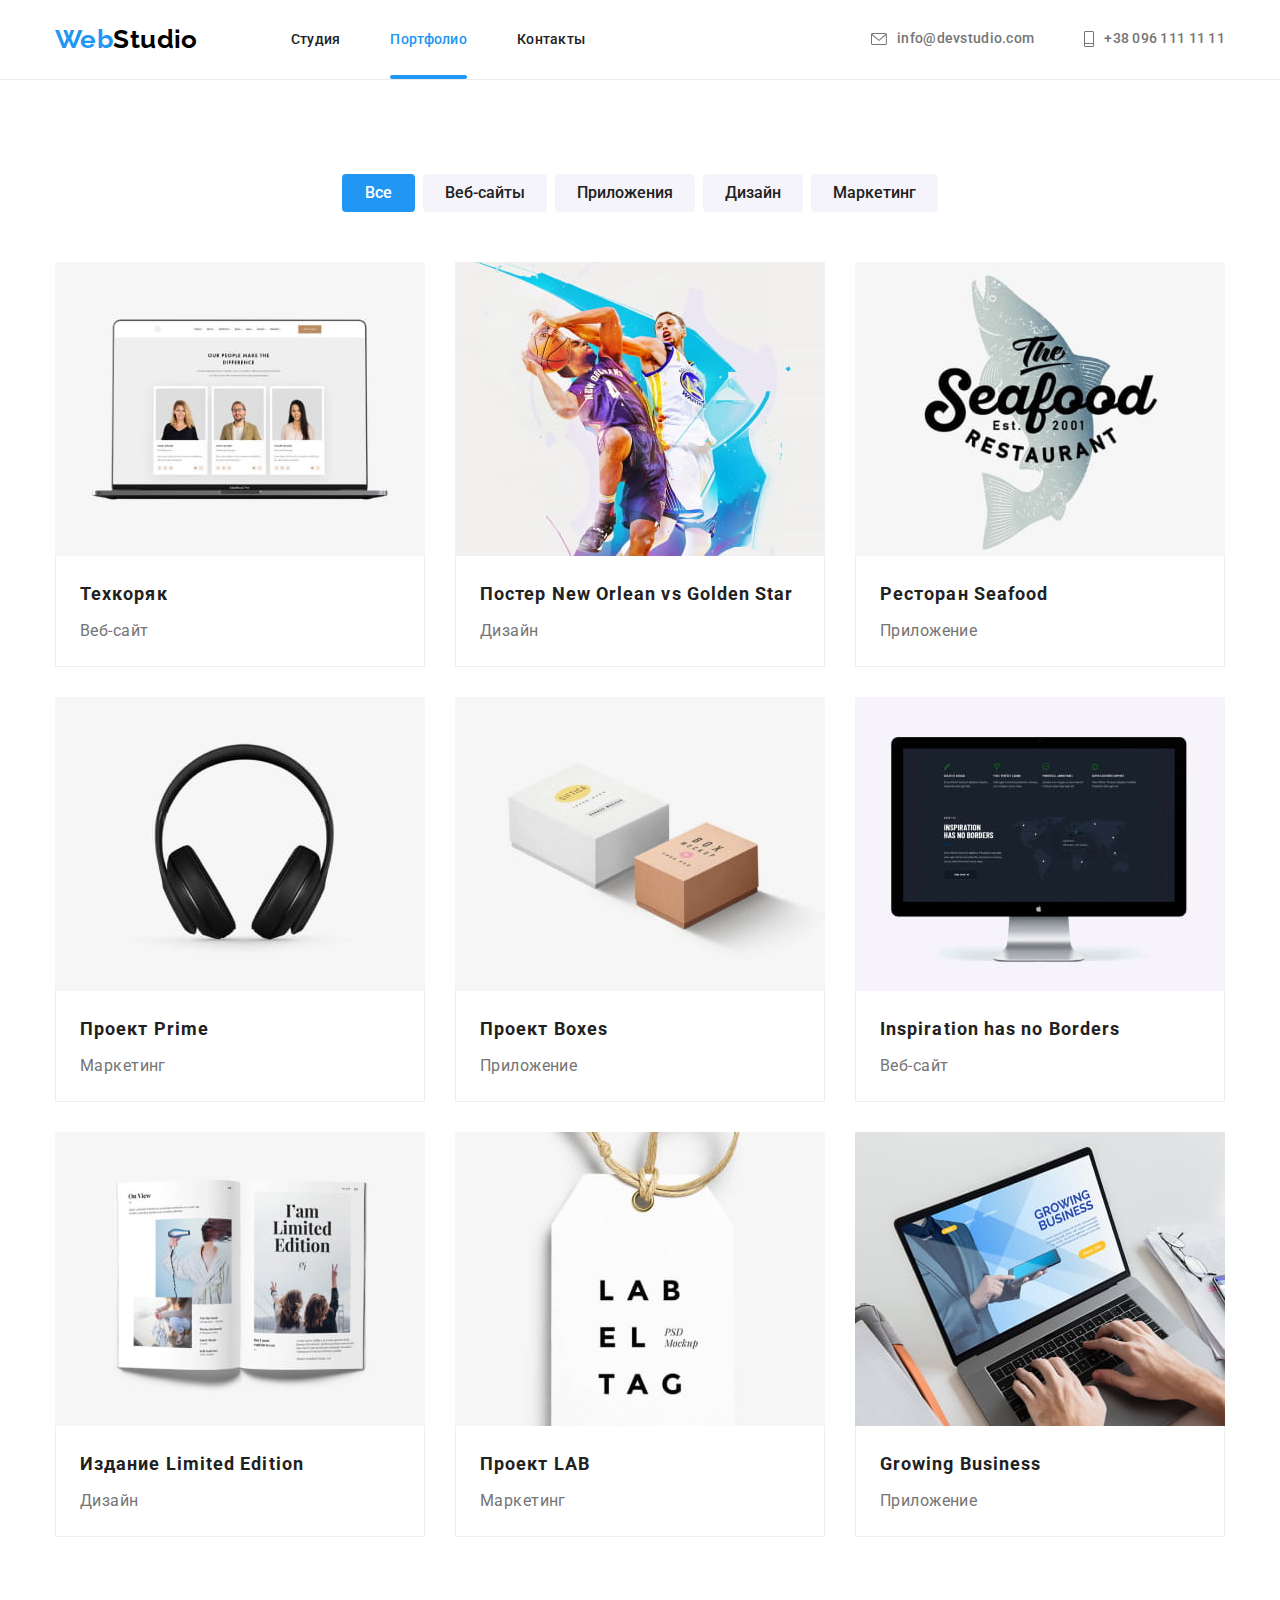
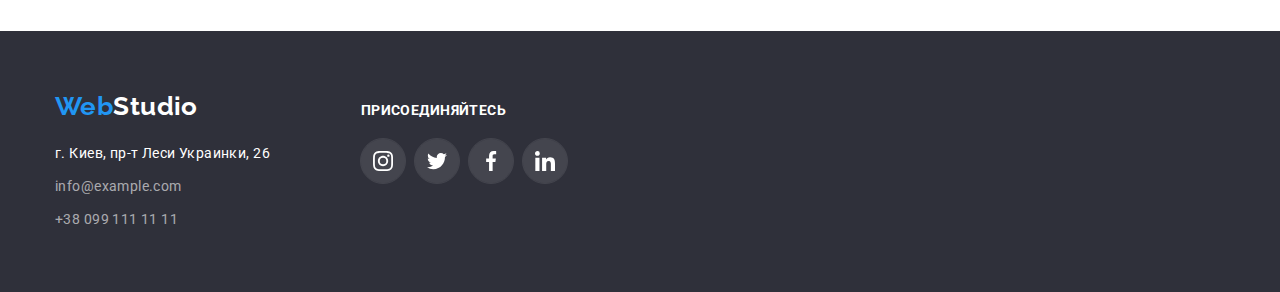
==== portfolio.html @ 532e0fac "Initial commit" ====
<!DOCTYPE html>
<html lang="ru">
  <head>
    <meta charset="UTF-8" />
    <meta http-equiv="X-UA-Compatible" content="IE=edge" />
    <meta name="viewport" content="width=device-width, initial-scale=1.0" />
    <title>Portfolio</title>
    <link rel="preconnect" href="https://fonts.googleapis.com" />
    <link rel="preconnect" href="https://fonts.gstatic.com" crossorigin />
    <link
      href="https://fonts.googleapis.com/css2?family=Raleway:wght@700&family=Roboto:wght@400;500;700;900&display=swap"
      rel="stylesheet"
    />
    <!-- normalize start -->
    <link
      rel="stylesheet"
      href="https://cdnjs.cloudflare.com/ajax/libs/modern-normalize/1.1.0/modern-normalize.min.css"
    />
    <!-- normalize end -->
    <link rel="stylesheet" href="./css/styles.css" />
  </head>
  <body>
    <!-- header section -->
    <header class="header">
      <div class="container header-container">
        <a href="" lang="en" class="link-logo">Web<span class="logo-color">Studio</span></a>
        <nav class="header-nav">
          <ul class="list header-list">
            <li class="item header-item">
              <a href="./index.html" class="nav-link"> Студия</a>
            </li>
            <li class="item header-item">
              <a href="./portfolio.html" class="nav-link active"> Портфолио</a>
            </li>
            <li class="item header-item">
              <a href="" class="nav-link"> Контакты</a>
            </li>
          </ul>
        </nav>
        <ul class="list header-list">
          <li class="item header-mail">
            <a href="mailto:info@devstudio.com" class="link-mail">
              <svg class="contact-icon" width="16px" height="12px">
                <use href="./images/icon.svg#mail"></use>
              </svg>
              info@devstudio.com
            </a>
          </li>
          <li class="item header-tel">
            <a href="tel:+380961111111" class="link-tel">
              <svg class="contact-icon" width="10px" height="16px">
                <use href="./images/icon.svg#phone"></use>
              </svg>
              +38 096 111 11 11</a
            >
          </li>
        </ul>
      </div>
    </header>
    <!-- main section -->
    <main>
      <section class="section portfolio-main">
        <div class="container">
          <ul class="list portfolio-list">
            <li class="item portfolio-item">
              <button class="btn-portfolio active-btn" type="button">Все</button>
            </li>
            <li class="item portfolio-item">
              <button class="btn-portfolio" type="button">Веб-сайты</button>
            </li>
            <li class="item portfolio-item">
              <button class="btn-portfolio" type="button">Приложения</button>
            </li>
            <li class="item portfolio-item">
              <button class="btn-portfolio" type="button">Дизайн</button>
            </li>
            <li class="item portfolio-item">
              <button class="btn-portfolio" type="button">Маркетинг</button>
            </li>
          </ul>
          <ul class="list exampel-list">
            <li class="item exampel-item">
              <div class="first-overlay">
                <img src="./imagespotfolio/tehnokryak.jpg" alt="технокряк" width="370" height="294" />
                <div class="overlay-portfolio">
                  <p class="overlay-text">Ресурс пропонує комплексні пропозиції з різним рівнем функціоналу та сервісів. Все це дозволить відвідувачу отримати вичерпні відомості про компанію чи приватну особу.</p>
                </div>
              </div>
              <div class="text-portfolio-container">
                <h2 class="title-portfolio">Техкоряк</h2>
                <p class="text-portfolio">Веб-сайт</p>
              </div>
            </li>
            <li class="item exampel-item">
              <div class="first-overlay">
                <img
                src="./imagespotfolio/posterneworlean.jpg"
                alt="постер баскетбольного клуба нью орлеан"
                width="370"
                height="294"
              /> 
              <div class="overlay-portfolio">
                <p class="overlay-text">Ресурс пропонує комплексні пропозиції з різним рівнем функціоналу та сервісів. Все це дозволить відвідувачу отримати вичерпні відомості про компанію чи приватну особу.</p>
              </div>               
              </div>
              <div class="text-portfolio-container">
                <h2 class="title-portfolio">Постер New Orlean vs Golden Star</h2>
                <p class="text-portfolio">Дизайн</p>
              </div>
            </li>
            <li class="item exampel-item">
              <div class="first-overlay">
                <img
                src="./imagespotfolio/restoran.jpg"
                alt="логотип ресторана"
                width="370"
                height="294"
              />
              <div class="overlay-portfolio">
                <p class="overlay-text">Ресурс пропонує комплексні пропозиції з різним рівнем функціоналу та сервісів. Все це дозволить відвідувачу отримати вичерпні відомості про компанію чи приватну особу.</p>
              </div>    
              </div>
              <div class="text-portfolio-container">
                <h2 class="title-portfolio">Ресторан Seafood</h2>
                <p class="text-portfolio">Приложение</p>
              </div>
            </li>
            <li class="item exampel-item">
              <div class="first-overlay">
              <img
                src="./imagespotfolio/projectprime.jpg"
                alt="картинка наушников"
                width="370"
                height="294"
              />
              <div class="overlay-portfolio">
                <p class="overlay-text">Ресурс пропонує комплексні пропозиції з різним рівнем функціоналу та сервісів. Все це дозволить відвідувачу отримати вичерпні відомості про компанію чи приватну особу.</p>
              </div>               
              </div>
              <div class="text-portfolio-container">
                <h2 class="title-portfolio">Проект Prime</h2>
                <p class="text-portfolio">Маркетинг</p>
              </div>
            </li>
            <li class="item exampel-item">
              <div class="first-overlay">
                <img
                src="./imagespotfolio/projectboxes.jpg"
                alt="Проект Boxes"
                width="370"
                height="294"
              />
                <div class="overlay-portfolio">
                  <p class="overlay-text">Ресурс пропонує комплексні пропозиції з різним рівнем функціоналу та сервісів. Все це дозволить відвідувачу отримати вичерпні відомості про компанію чи приватну особу.</p>
                </div>               
                </div>              
              <div class="text-portfolio-container">
                <h2 class="title-portfolio">Проект Boxes</h2>
                <p class="text-portfolio">Приложение</p>
              </div>
            </li>
            <li class="item exampel-item">
              <div class="first-overlay">
                <img
                src="./imagespotfolio/Inspirationborders.jpg"
                alt="монитор"
                width="370"
                height="294"
              />
                <div class="overlay-portfolio">
                  <p class="overlay-text">Ресурс пропонує комплексні пропозиції з різним рівнем функціоналу та сервісів. Все це дозволить відвідувачу отримати вичерпні відомості про компанію чи приватну особу.</p>
                </div>               
                </div>  
              <div class="text-portfolio-container">
                <h2 class="title-portfolio">Inspiration has no Borders</h2>
                <p class="text-portfolio">Веб-сайт</p>
              </div>
            </li>
            <li class="item exampel-item">
              <div class="first-overlay">
                <img src="./imagespotfolio/edition.jpg" alt="книга" width="370" height="294" />
                <div class="overlay-portfolio">
                  <p class="overlay-text">Ресурс пропонує комплексні пропозиції з різним рівнем функціоналу та сервісів. Все це дозволить відвідувачу отримати вичерпні відомості про компанію чи приватну особу.</p>
                </div>               
                </div>  
              <div class="text-portfolio-container">
                <h2 class="title-portfolio">Издание Limited Edition</h2>
                <p class="text-portfolio">Дизайн</p>
              </div>
            </li>
            <li class="item exampel-item">
              <div class="first-overlay">
                <img src="./imagespotfolio/projectlab.jpg" alt="лейбл" width="370" height="294" />
                <div class="overlay-portfolio">
                  <p class="overlay-text">Ресурс пропонує комплексні пропозиції з різним рівнем функціоналу та сервісів. Все це дозволить відвідувачу отримати вичерпні відомості про компанію чи приватну особу.</p>
                </div>               
                </div>  
              <div class="text-portfolio-container">
                <h2 class="title-portfolio">Проект LAB</h2>
                <p class="text-portfolio">Маркетинг</p>
              </div>
            </li>
            <li class="item exampel-item">
              <div class="first-overlay">
                <img
                src="./imagespotfolio/growingbusiness.jpg"
                alt="картинка ноутбука"
                width="370"
                height="294"
              />
                <div class="overlay-portfolio">
                  <p class="overlay-text">Ресурс пропонує комплексні пропозиції з різним рівнем функціоналу та сервісів. Все це дозволить відвідувачу отримати вичерпні відомості про компанію чи приватну особу.</p>
                </div>               
                </div> 
              <div class="text-portfolio-container">
                <h2 class="title-portfolio">Growing Business</h2>
                <p class="text-portfolio">Приложение</p>
              </div>
            </li>
          </ul>
        </div>
      </section>
    </main>
    <!-- footer section -->
    <footer class="footer">
      <div class="footer-container container">
        <div class="secondary-footer">
          <a href="" lang="en" class="link-logo footer-logo"
            >Web<span class="footer-logo-color">Studio</span></a
          >
          <address class="address">
            <ul class="list footer-list">
              <li class="item">
                <a
                  href="https://goo.gl/maps/DUq1zRmR1AkiBLRbA"
                  target="_blank"
                  rel="noopener noreferrer"
                  class="footer-address"
                >
                  г. Киев, пр-т Леси Украинки, 26
                </a>
              </li>
              <li class="item footer-item">
                <a href="mailto:info@example.com" class="footer-mail">info@example.com </a>
              </li>
              <li class="item footer-item">
                <a href="tel:+380991111111" class="footer-tel">+38 099 111 11 11</a>
              </li>
            </ul>
          </address>
        </div>
        <div class="join-us">
          <h2 class="footer-title">Присоединяйтесь</h2>
          <ul class="socials-footer list">
            <li class="socials-item">
              <a
                class="socials-link-footer link"
                href=""
                target="_blank"
                rel="noopener noreferrer"
                aria-label="instagram"
              >
                <svg class="footer-icon" width="20px" height="20px">
                  <use href="./images/icon.svg#instagram"></use>
                </svg>
              </a>
            </li>
            <li class="socials-item">
              <a
                class="socials-link-footer link"
                href=""
                target="_blank"
                rel="noopener noreferrer"
                aria-label="instagram"
              >
                <svg class="footer-icon" width="20px" height="20px">
                  <use href="./images/icon.svg#twitter"></use>
                </svg>
              </a>
            </li>
            <li class="socials-item">
              <a
                class="socials-link-footer link"
                href=""
                target="_blank"
                rel="noopener noreferrer"
                aria-label="instagram"
              >
                <svg class="footer-icon" width="20px" height="20px">
                  <use href="./images/icon.svg#facebook"></use>
                </svg>
              </a>
            </li>
            <li class="socials-item">
              <a
                class="socials-link-footer link"
                href=""
                target="_blank"
                rel="noopener noreferrer"
                aria-label="instagram"
              >
                <svg class="footer-icon" width="20px" height="20px">
                  <use href="./images/icon.svg#linkedin"></use>
                </svg>
              </a>
            </li>
          </ul>
        </div>
      </div>
    </footer>
  </body>
</html>
---- css/styles.css ----
html {
    box-sizing: border-box;
}
*,
::before,
::after {
    box-sizing: inherit;
}

/* Загальні стилі */
:root {
--main-font: 'Roboto', sans-serif;
--main-text-color:  #212121;
--secondary-text-color: #757575;
--acent-color: #2196F3;
--hero-and-footer-background-color: #2F303A;
}

body {
    font-family: var(--main-font);
    letter-spacing: 0.03em;
    font-size: 14px;
}
.container {
    width: 1200px;
    margin-left: auto;
    margin-right: auto;
    padding-left: 15px;
    padding-right: 15px;

    /* рамку виділення взяв у коментар, головне самому про це не забути */
/* outline: 1px solid tomato;
    outline-offset: 2px; */
}
h1,
h2,
h3,
h4,
h5,
h6,
p {
    margin: 0;
}
img {
    display: block;
}
.list {
    list-style: none;
    text-decoration: none;
    margin: 0;
    padding: 0;
}
.section {
    padding: 94px 0;
}
/*Секція Хедера*/

.header-container {
    display: flex;
    align-items: center;
}
.header {
    padding-top: 24px;
    padding-bottom: 24px;
    border-bottom: 1px solid #ECECEC;
}
.header-list {
    display: flex;
    align-items: center;
    justify-content: center;
}
.header-item {
    margin-right: 50px;
}
.header-item:last-child {
    margin-right: 0;
}
.header-nav {
    margin-right: auto;
}

.header-mail {
    margin-right: 50px;
}
.link-logo {
    margin-right: 93px;
}

.link-logo {
    font-family: 'Raleway', sans-serif;
    font-weight: 700;
    font-size: 26px;
    line-height: 1.19;
    text-decoration: none;
    color: var(--acent-color);
}
.logo-color {
    font-family: 'Raleway', sans-serif;
    font-weight: 700;
    font-size: 26px;
    line-height: 1.19;
    color: #000000;
}
.nav-link, 
.link-mail,
.link-tel {
    color: var(--main-text-color);
    font-weight: 500;
    line-height: 1.14;
    letter-spacing: 0.02em;
    text-decoration: none;
}
.nav-link {
    padding-top: 32px;
    padding-bottom: 32px;

    transition: color 250ms cubic-bezier(0.4, 0, 0.2, 1);
}
.nav-link.active {
    color: var(--acent-color);
    position: relative;
}
.nav-link.active::after {
    content: '';
    position: absolute;
    bottom: 0;
    left: 0;

    display: block;
    width: 100%;
    height: 4px;
    background-color: var(--acent-color);
    border-radius: 2px;
}
.link-tel,.link-mail {
    display: flex;
    align-items: center;
    gap: 10px;
    color: var(--secondary-text-color);

    transition: color 250ms cubic-bezier(0.4, 0, 0.2, 1);
}
.link-mail:hover .contact-icon {
    fill: var(--acent-color);
}
.link-tel:hover .contact-icon {
    fill: var(--acent-color);
}

.nav-link:hover,
.nav-link:focus,
.link-mail:hover,
.link-mail:focus,
.link-tel:hover,
.link-tel:focus {
    color: var(--acent-color);
}
.nav-link:active {
    color: red;
}

/* Головна секція */
.main-section {
background-color: var(--hero-and-footer-background-color); 
text-align: center;
padding-top: 200px;
padding-bottom: 200px;
max-width: 1600px;
max-height: 600px;
margin-right: auto;
margin-left: auto;

background-image: linear-gradient(
    to right,
rgba(47, 48, 58, 0.4),
rgba(47, 48, 58, 0.4)), 
url(../images/mainfon.jpg);

background-repeat: no-repeat;
background-position: center;
background-size: cover;

}

.main-title {
    font-weight: 900;
    font-size: 44px;
    line-height: 1.36;
    letter-spacing: 0.06em;
    color: #ffffff;
    text-transform: uppercase;
    width: 696px;
    margin-left: auto;
    margin-bottom: 21px;
    margin-right: auto;
}
.btn-large {
    border-radius: 4px;
    border: solid var(--acent-color);
    padding: 10px 32px;
    min-width: 200px;
    min-height: 50px;
    text-align: center;

    font-family: inherit;
    font-weight: 700;
    font-size: 16px;
    line-height: 1.88;
    letter-spacing: 0.06em;
    color: #ffffff;
    cursor: pointer;
    background-color: var(--acent-color);
}
.contact-icon {
       fill: var(--secondary-text-color);

       
    transition: fill 250ms cubic-bezier(0.4, 0, 0.2, 1);
}
.link-mail:focus .contact-icon {
    fill: var(--acent-color);
}
/* Секція переваг */

.advantage-section {
    padding-bottom: 0;
}
.main-list {
    display: flex;
    gap: 30px;
}
.title {
    font-weight: 700;
    font-size: 14px;
    line-height: 1.14;
    text-transform: uppercase;
    color: var(--main-text-color);

    margin-bottom: 10px;
}
.advantage-wrap {
    width: 270px;
    height: 120px;   
    background-color: #F5F4FA;
    border-radius: 4px;
    margin-bottom: 30px;
    display: flex;
    align-items: center;
    justify-content: center;
}
.advantage-item {
    width: 270px;
}
.text-title {
    line-height: 1.71;
    color: var(--secondary-text-color);
    margin-right: 30px;
}
.text-title:last-child {
    margin-right: 0;
}
.advantage-icon {
    fill: var(--main-text-color);
}
/* Стилі для розділу Чим ми займаємось */
.item-container {
    position: relative;
}

.features-container {
    position: absolute;
    bottom: 0;
    left: 0;
    background: rgba(47, 48, 58, 0.8);

    width: 370px;
    height: 70px;
}
.features-text {
    display: flex;
    align-items: center;
    justify-content: center;

    font-weight: 700;
    line-height: 1.14;
    text-align: center;
    letter-spacing: 0.03em;
    text-transform: uppercase;

    color: #FFFFFF;

    width: 100%;
    height: 100%;

}

/* Секція команди */
.team-section {
    padding-top: 94px;
    padding-bottom: 94px;

    background-color: #F5F4FA
}
.team-list {
    display: flex;
    gap: 30px;
}

.secondary-list {
    display: flex;
    gap: 30px;
}
.secondary-title,
.team-title {
    font-weight: 700;
    font-size: 36px;
    line-height: 1.17;
    text-align: center;
    color: var(--main-text-color);
    margin-bottom: 50px;
}
.secondary-title {
    margin-bottom: 50px;
}
.team-box {
    padding-top: 30px;
    padding-bottom: 30px;
    background-color: #ffffff;
}
.team-item {
    box-shadow: 0px 3px 1px rgba(0, 0, 0, 0.1), 0px 1px 2px rgba(0, 0, 0, 0.08), 0px 2px 2px rgba(0, 0, 0, 0.12);
}
.about-team-title {
    font-weight: 500;
    font-size: 16px;
    line-height: 1.19;
    text-align: center;
    color: var(--main-text-color);
    margin-bottom: 10px;
}
.profession {
    font-size: 16px;
    line-height: 1.19;
    text-align: center;
    color: var(--secondary-text-color);
    margin-bottom: 16px;
}
/* CLIENTS */
.clients {
    padding-top: 94px;
    padding-bottom: 94px;
}
.clients-title {
    font-family: 'Roboto';
    font-weight: 700;
    font-size: 36px;
    line-height: 1.17;
    text-align: center;
    letter-spacing: 0.03em;
    color: #212121;

    margin-bottom: 50px;
}
.clients-list {
    display: flex;
    align-items: center;
    justify-content: center;
    gap: 30px;
}
.clietns-link {
    display: flex;
    width: 170px;
    height: 92px;
    justify-content: center;
    align-items: center;
    color: #AFB1B8;
    border: 1px solid #afb1b8;
    border-radius: 4px; 

    
    transition: border 250ms cubic-bezier(0.4, 0, 0.2, 1) ;
}
.clients-icon {
    fill: #AFB1B8;

    transition: fill 250ms cubic-bezier(0.4, 0, 0.2, 1);
}
.clietns-link:hover,
.clietns-link:focus {
    border: 1px solid var(--acent-color);
}
.clietns-link:hover .clients-icon {
    fill: var(--acent-color)
}
.clietns-link:focus .clients-icon {
    fill: var(--acent-color)
}

/* footer */
.footer-container {
    display: flex;
    align-items: baseline;
}
.footer {
padding-top: 60px;
padding-bottom: 60px;
background-color: var(--hero-and-footer-background-color);
}
.footer-logo {
    display: inline-block;
    margin-bottom: 20px;
}
.footer-logo-color {
    color: #ffffff;
}
.footer-mail,
.footer-tel {
    font-style: normal;
    line-height: 1.71;
    color: rgba(255, 255, 255, 0.6);
    text-decoration: none;

    transition: color 250ms cubic-bezier(0.4, 0, 0.2, 1);
}
.footer-address {
    display: inline-block;

    color: #ffffff;
    font-style: normal;
    line-height: 1.71;
    text-decoration: none;
}
.footer-mail {
    display: inline-block;
}
.footer-list
.item:not(:last-child) {
    margin-bottom: 9px;
}
.footer-mail:hover,
.footer-mail:focus,
.footer-tel:hover,
.footer-tel:focus {
    color: var(--acent-color);
}
.join-us {
    margin-left: 70px;
}
.footer-title {
display: inline-block;

font-size: 14px;
line-height: 1.14;
letter-spacing: 0.03em;
text-transform: uppercase;
    
color: #FFFFFF;

margin-bottom: 20px;
}
.socials-footer {
    display: flex;
    align-items: center;
    justify-content: center;
    gap: 10px;
}
.socials-link-footer {
    display: flex;
    align-items: center;
    justify-content: center;
    width: 44px;
    height: 44px;
    background-color: rgba(255, 255, 255, 10%);
    border-radius: 50%;

    outline: 1px solid rgba(255, 255, 255, 10%);

    transition: background-color 250ms cubic-bezier(0.4, 0, 0.2, 1);
}
.footer-icon {
    fill: #FFFFFF;
}

.socials-link-footer:hover,
.socials-link-footer:focus {
    background-color: #2196F3;
}


/* Portfolio */
.title-portfolio {
    font-weight: 700;
    font-size: 18px;
    line-height: 2;
    letter-spacing: 0.06em;
    color: var(--main-text-color);
    margin-bottom: 4px;
}
.first-overlay {
    position: relative;
    overflow: hidden;
}

.overlay-portfolio {
    background-color: rgba(33, 150, 243, 0.9);
    position: absolute;
    top: 0;
    left: 0;
    width: 100%;
    height: 100%;
    padding: 63px 24px;

    transform: translateY(100%);

    display: flex;
    align-items: center;
    justify-content: center;

    transition: transform 250ms cubic-bezier(0.4, 0, 0.2, 1);
}

.exampel-item:hover .overlay-portfolio {
    transform: translateY(0%);
}
.overlay-text {
    font-size: 18px;
    line-height: 1.56;
    letter-spacing: 0.03em;

    
    color: #FFFFFF; 
}

.text-portfolio {
    font-size: 16px;
    line-height: 1.88;
    color: var(--secondary-text-color);
}

.btn-portfolio {
    max-width: 145px;
    min-width: 73px;
    min-height: 38px;
    padding: 6px 22px;

    font-family: inherit;
    font-weight: 500;
    font-size: 16px;
    line-height: 1.62;
    cursor: pointer;
    background-color: #F5F4FA;
    color: #212121;
    border-radius: 4px;
    border: 0 solid #F5F4FA;

    transition-property: color, background-color,  box-shadow;
    transition-duration: 250ms;
    transition-timing-function: cubic-bezier(0.4, 0, 0.2, 1);
    transition-delay: 0s;
}

.btn-portfolio:hover,
.btn-portfolio:focus {
    background-color: var(--acent-color);
    color: #ffffff;
    box-shadow: 0px 3px 1px rgba(0, 0, 0, 0.1), 0px 1px 2px rgba(0, 0, 0, 0.08), 0px 2px 2px rgba(0, 0, 0, 0.12);
}
.btn-portfolio.active-btn {
    background-color: var(--acent-color);
    color: #ffffff;
}
.portfolio-list {
    display: flex;
    gap: 8px;
    margin-bottom: 50px;
    justify-content: center;
}
.exampel-list {
    display: flex;
    flex-wrap: wrap;
    gap: 30px;
}
.text-portfolio-container {
    padding-top: 20px;
    padding-right: 24px;
    padding-bottom: 20px;
    padding-left: 24px;
    border: 1px solid #EEEEEE;
    border-top: none;
}
.exampel-item {
    transition: box-shadow 250ms cubic-bezier(0.4, 0, 0.2, 1);
}

.exampel-item:hover,
.exampel-item:focus {
    box-shadow: 0px 1px 1px rgba(0, 0, 0, 0.12),
            0px 4px 4px rgba(0, 0, 0, 0.06),
            1px 4px 6px rgba(0, 0, 0, 0.16);
}

/* socials icon  */
.socials {
    display: flex;
    align-items: center;
    justify-content: center;
    gap: 10px;
}
.socials-link {
    display: flex;
    align-items: center;
    justify-content: center;
    width: 44px;
    height: 44px;
    background-color: #FFFFFF;
    border-radius: 50%;

    outline: 1px solid #FFFFFF;

    transition: background-color 250ms cubic-bezier(0.4, 0, 0.2, 1);
}
.social-icon {
    fill: #AFB1B8;
    transition: fill 250ms cubic-bezier(0.4, 0, 0.2, 1);
}
.socials-link:hover,
.socials-link:focus {
background-color: #2196F3;
}
.socials-link:hover .social-icon {
    fill: #FFFFFF;
}
.socials-link:focus .social-icon {
    fill: #FFFFFF;
}

/* modal window */
.backdrop {
    position: fixed;
    top: 0;
    left: 0;

    display: flex;
    align-items: center;
    justify-content: center;

    width: 100%;
    height: 100%;

    background-color: rgba(0, 0, 0, 0.2);

    z-index: 100;
}

.backdrop.is-hidden {
    opacity: 0;
    visibility: hidden;
    pointer-events: none;
}

.modal {
    width: 528px;
    height: 581px;

    position: relative;

    background-color: #FFFFFF;
    border-radius: 4px;
    box-shadow: 0px 1px 3px rgba(0, 0, 0, 0.12), 0px 1px 1px rgba(0, 0, 0, 0.14), 0px 2px 1px rgba(0, 0, 0, 0.2);
}
.modal-btn {
    position: absolute;
    top: 8px;
    right: 8px;

    display: flex;
    align-items: center;
    justify-content: center;

    width: 30px;
    height: 30px;
    padding: 0;

    border-radius: 50%;
    border: 1px solid rgba(0, 0, 0, 0.1);
    background-color: #FFFFFF;

    cursor: pointer;
}
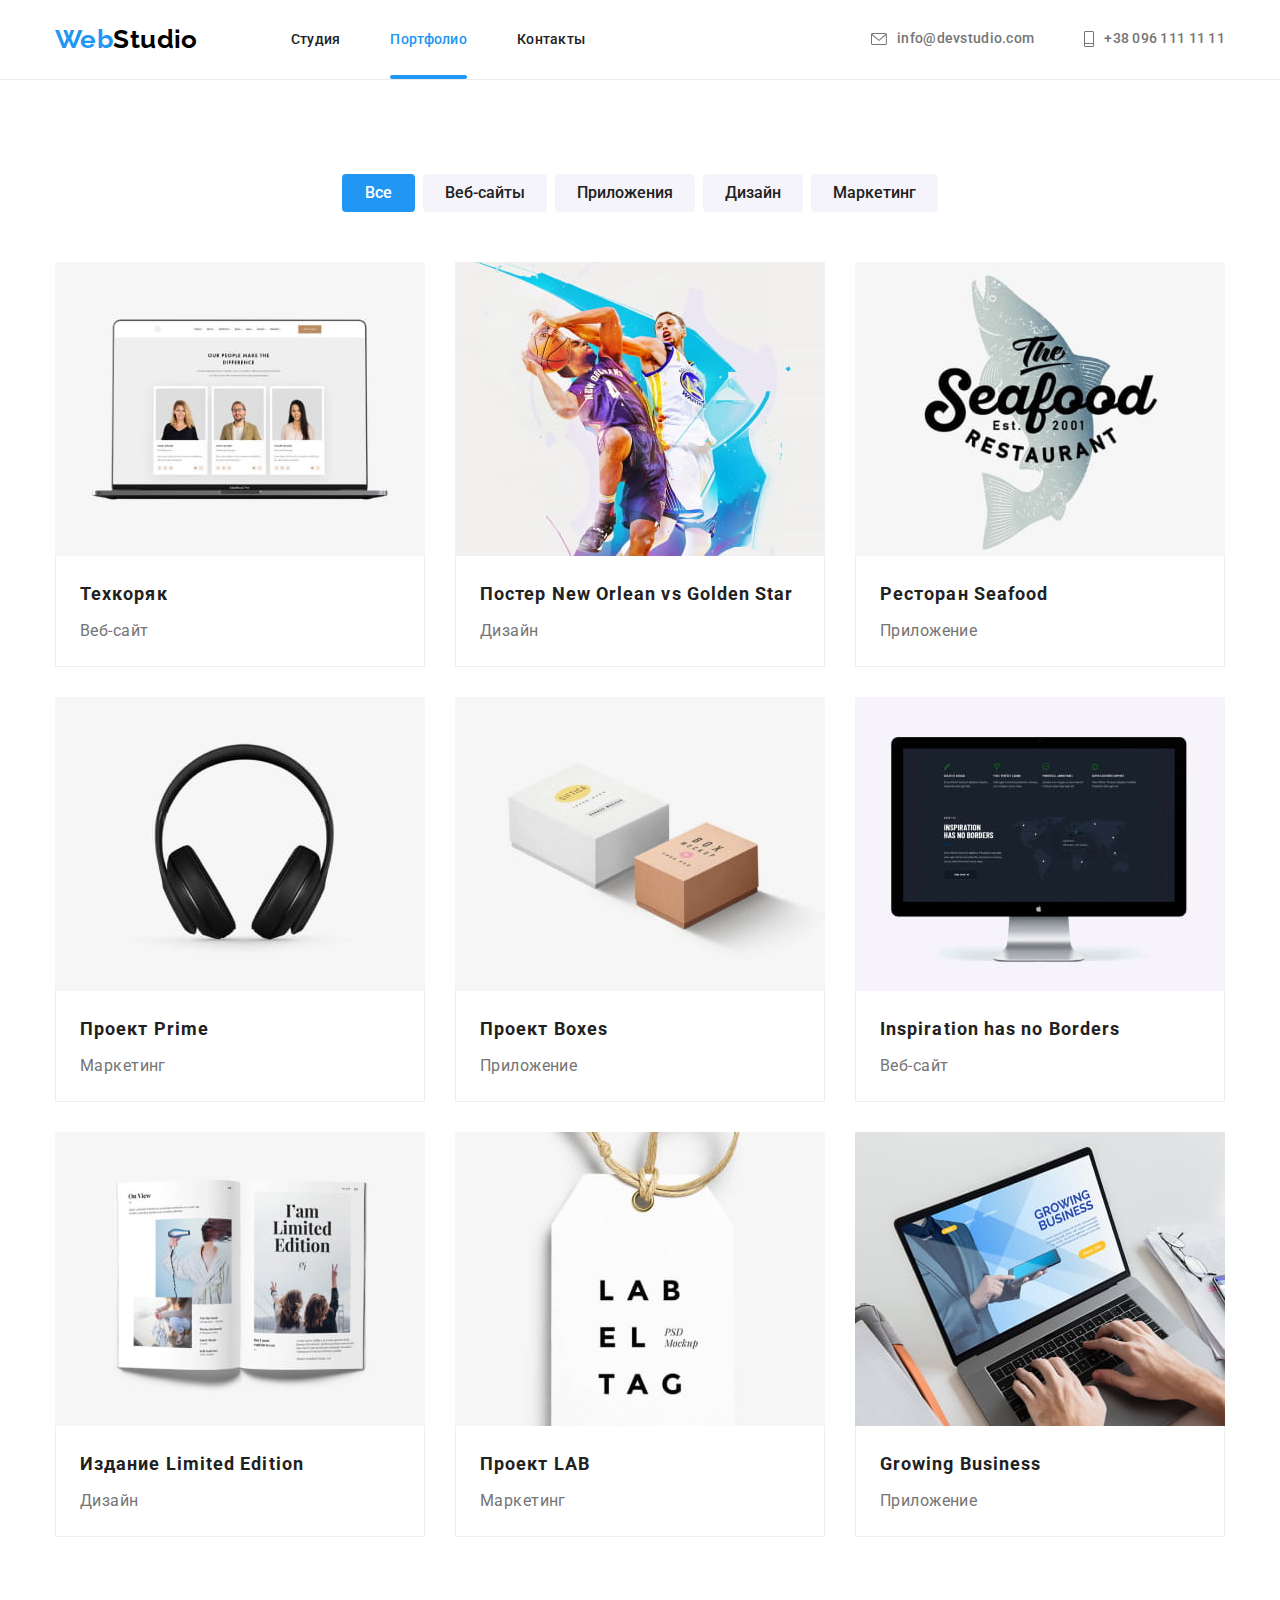
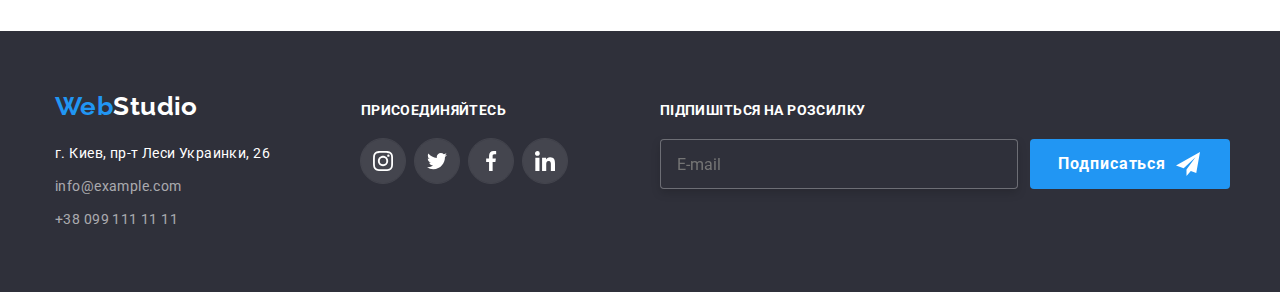
==== commit 96bff18b: "зробив футер" ====
--- a/portfolio.html
+++ b/portfolio.html
@@ -306,6 +306,28 @@
             </li>
           </ul>
         </div>
+        <div class="sing-up">
+          <h2 class="sing-up-title">
+            Підпишіться на розсилку
+          </h2>
+          <form class="first-form">
+            <div class="form-wrap">
+              <label class="email-lable">
+                <input
+                type="email"
+                name="email-sing-up"
+                placeholder="E-mail"
+                class="email"/>
+              </label>
+              <button type="submit" class="submit-btn">
+                Подписаться
+                <svg class="footer-icon" width="24px" height="24px">
+                  <use href="./images/icon.svg#icon-send"></use>
+                </svg>
+              </button>
+            </div>
+          </form>
+        </div>
       </div>
     </footer>
   </body>
--- a/css/styles.css
+++ b/css/styles.css
@@ -487,6 +487,78 @@
 }
 
 
+/* Розділ підпишіться на розсилку */
+
+.form-wrap {
+    display: flex;
+    gap: 12px;
+}
+
+.sing-up {
+    margin-left: 93px;
+}
+
+.sing-up-title {
+display: inline-block;
+
+font-size: 14px;
+line-height: 1.14;
+letter-spacing: 0.03em;
+text-transform: uppercase;
+    
+color: #FFFFFF;
+
+margin-bottom: 20px;
+}
+
+.email-lable {
+    gap: 40px;
+}
+
+.email {
+    padding-left: 16px;
+    padding-top: 15px;
+    padding-bottom: 15px;
+
+    width: 358px;
+    height: 50px;
+
+    font-size: 16px;
+    line-height: calc(20 / 16);
+
+    border: 1px solid rgba(255, 255, 255, 0.3);
+    border-radius: 4px;
+
+    background-color: #2F303A;
+    filter: drop-shadow(0px 4px 4px rgba(0, 0, 0, 0.15));
+}
+
+.submit-btn {
+    display: inline-flex;
+    align-items: center;
+    gap: 10px;
+    padding: 10px 28px;
+
+    width: 200px;
+    height: 50px;
+
+    font-weight: 700;
+    font-size: 16px;
+    line-height: calc(30 / 16);
+
+    align-items: center;
+    text-align: center;
+    letter-spacing: 0.06em;
+    color: #FFFFFF;
+
+    background-color: var(--acent-color);
+    border: 0 solid transparent;
+    border-radius: 4px;
+
+    cursor: pointer;
+}
+
+
 /* Portfolio */
 .title-portfolio {
     font-weight: 700;
@@ -682,8 +754,9 @@
     padding: 0;
 
     border-radius: 50%;
-    border: 1px solid rgba(0, 0, 0, 0.1);
+    border: 1px solid var(--acent-color)
     background-color: #FFFFFF;
+    box-shadow: 0px 4px 4px rgba(0, 0, 0, 0.15);
 
     cursor: pointer;
 }
